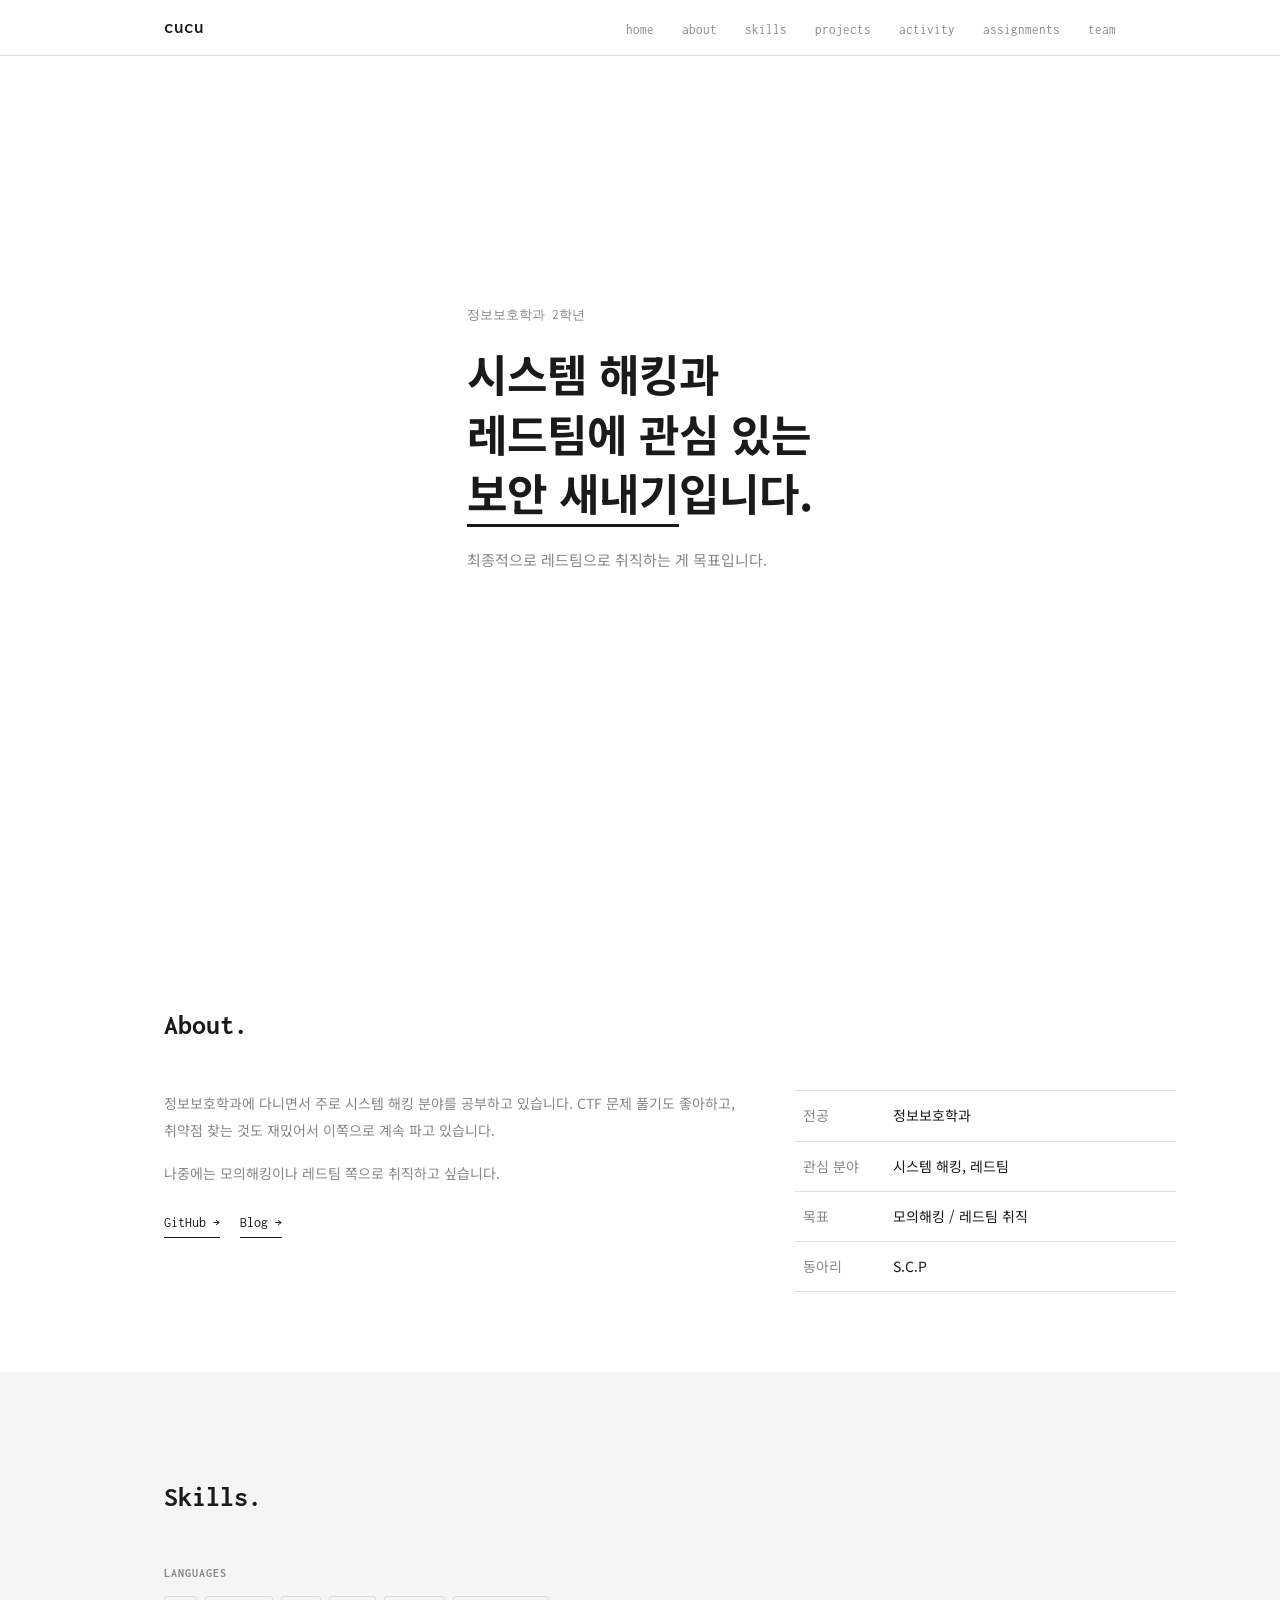
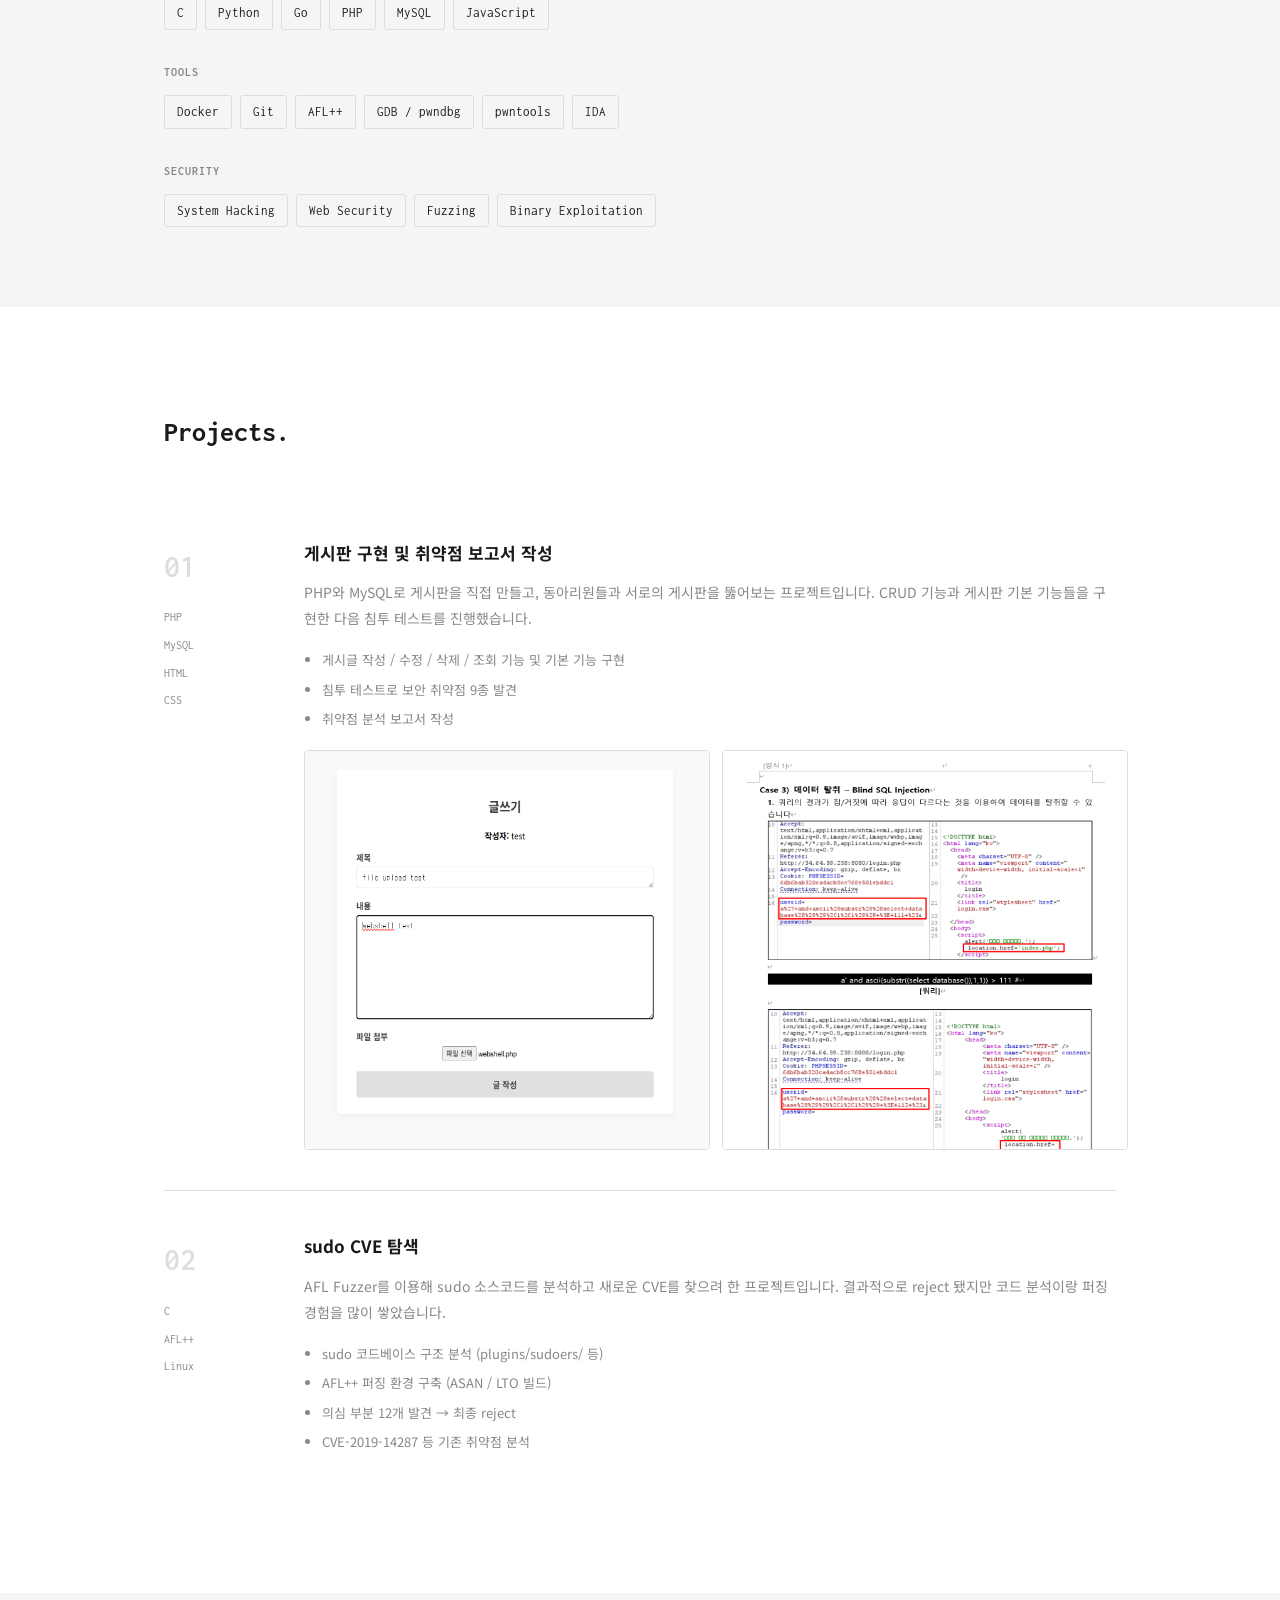
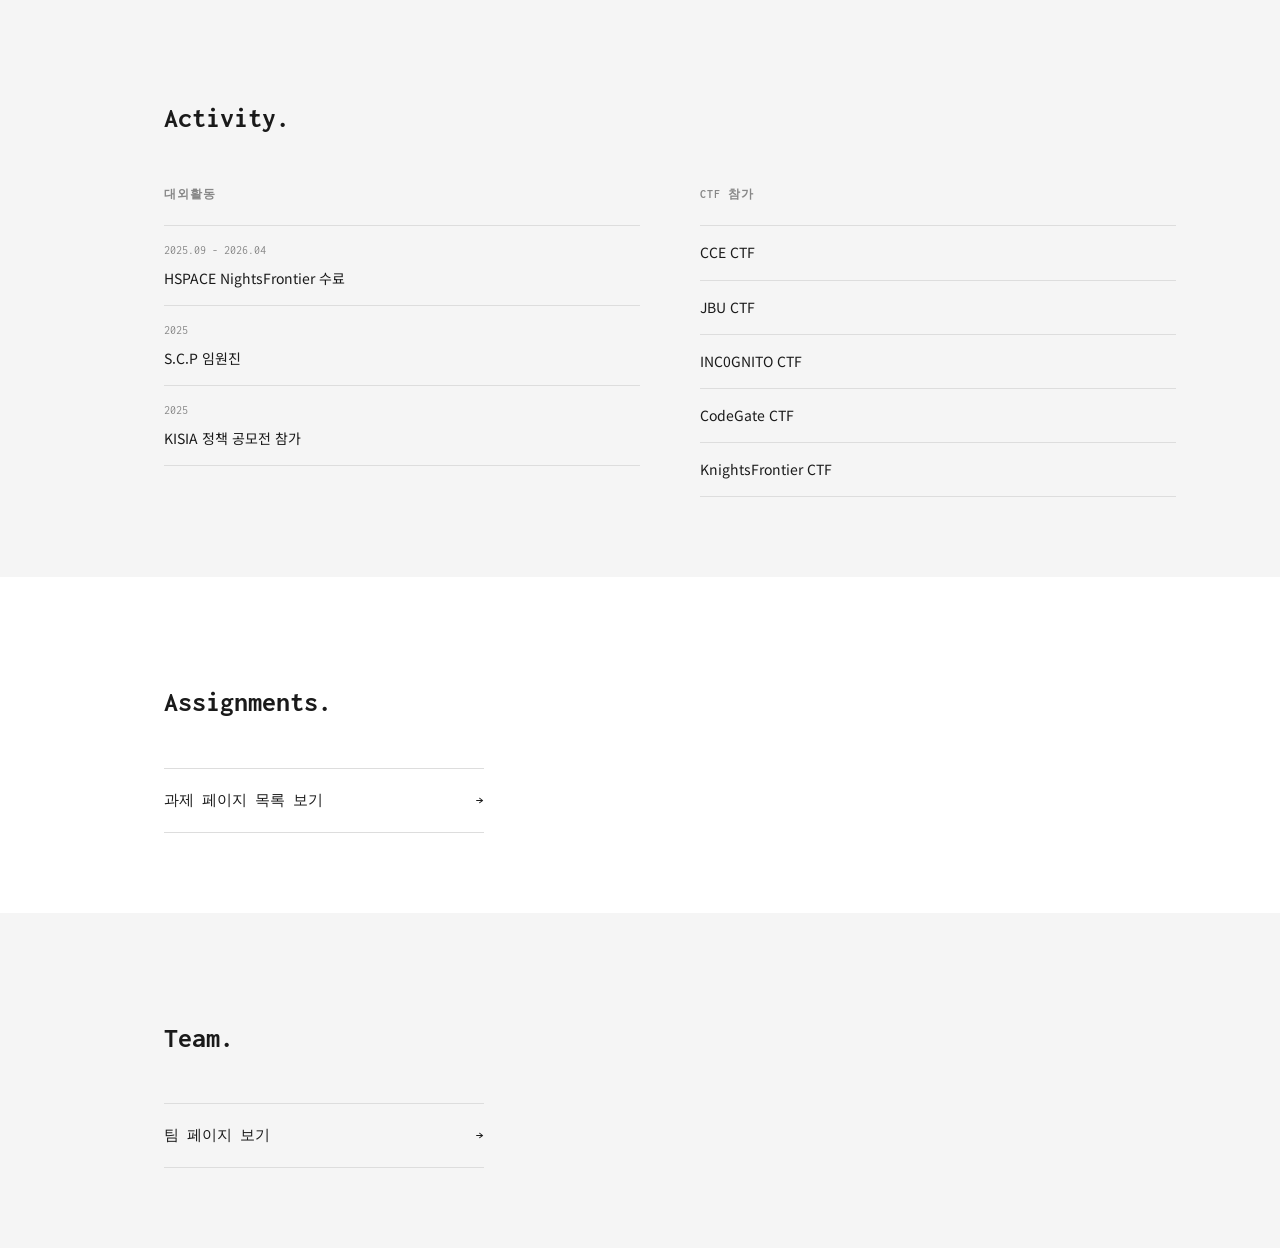
==== index.html @ 8a2d26e0 "first commit" ====
<!doctype html>
<html lang="ko" data-theme="light">
  <head>
    <meta charset="UTF-8" />
    <meta name="viewport" content="width=device-width, initial-scale=1.0" />
    <title>cucu - portfolio</title>
    <link rel="stylesheet" href="style.css" />
    <link
      href="https://fonts.googleapis.com/css2?family=Noto+Sans+KR:wght@400;500;700&family=Inconsolata:wght@400;600&display=swap"
      rel="stylesheet"
    />
  </head>
  <body>
    <nav id="navbar">
      <div class="nav-inner">
        <a href="#home" class="logo">cucu</a>
        <button class="ham-btn" onclick="toggleMenu()">&#9776;</button>
        <ul class="nav-links" id="navLinks">
          <li><a href="#home">home</a></li>
          <li><a href="#about">about</a></li>
          <li><a href="#skills">skills</a></li>
          <li><a href="#projects">projects</a></li>
          <li><a href="#activity">activity</a></li>
          <li><a href="assignments.html">assignments</a></li>
          <li><a href="team.html">team</a></li>
        </ul>
      </div>
    </nav>

    <!-- HOME -->
    <section id="home">
      <div class="home-inner">
        <p class="home-sub">정보보호학과 2학년</p>
        <h1 class="home-title">
          시스템 해킹과<br />
          레드팀에 관심 있는<br />
          <span class="name-em">보안 새내기</span>입니다.
        </h1>
        <p class="home-desc">최종적으로 레드팀으로 취직하는 게 목표입니다.</p>
      </div>
    </section>

    <!-- ABOUT -->
    <section id="about">
      <div class="sec-inner">
        <h2 class="sec-title">About.</h2>
        <div class="about-wrap">
          <div class="about-text">
            <p>
              정보보호학과에 다니면서 주로 시스템 해킹 분야를 공부하고 있습니다.
              CTF 문제 풀기도 좋아하고, 취약점 찾는 것도 재밌어서 이쪽으로 계속
              파고 있습니다.
            </p>
            <p>나중에는 모의해킹이나 레드팀 쪽으로 취직하고 싶습니다.</p>
            <div class="about-links">
              <a href="https://github.com/cucu-ground" target="_blank"
                >GitHub &rarr;</a
              >
              <a href="https://cucu0417.tistory.com/" target="_blank"
                >Blog &rarr;</a
              >
            </div>
          </div>
          <div>
            <table class="info-table">
              <tr>
                <td class="info-key">전공</td>
                <td>정보보호학과</td>
              </tr>
              <tr>
                <td class="info-key">관심 분야</td>
                <td>시스템 해킹, 레드팀</td>
              </tr>
              <tr>
                <td class="info-key">목표</td>
                <td>모의해킹 / 레드팀 취직</td>
              </tr>
              <tr>
                <td class="info-key">동아리</td>
                <td>S.C.P</td>
              </tr>
            </table>
          </div>
        </div>
      </div>
    </section>

    <!-- SKILLS -->
    <section id="skills" class="sec-gray">
      <div class="sec-inner">
        <h2 class="sec-title">Skills.</h2>
        <div class="skills-wrap">
          <div class="skill-group">
            <h3 class="skill-group-title">Languages</h3>
            <div class="skill-tags">
              <span>C</span><span>Python</span><span>Go</span> <span>PHP</span
              ><span>MySQL</span><span>JavaScript</span>
            </div>
          </div>
          <div class="skill-group">
            <h3 class="skill-group-title">Tools</h3>
            <div class="skill-tags">
              <span>Docker</span><span>Git</span><span>AFL++</span>
              <span>GDB / pwndbg</span><span>pwntools</span><span>IDA</span>
            </div>
          </div>
          <div class="skill-group">
            <h3 class="skill-group-title">Security</h3>
            <div class="skill-tags">
              <span>System Hacking</span><span>Web Security</span>
              <span>Fuzzing</span><span>Binary Exploitation</span>
            </div>
          </div>
        </div>
      </div>
    </section>

    <!-- PROJECTS -->
    <section id="projects">
      <div class="sec-inner">
        <h2 class="sec-title">Projects.</h2>

        <div class="project-item">
          <div class="proj-left">
            <div class="proj-num">01</div>
            <div class="proj-tags">
              <span>PHP</span><span>MySQL</span><span>HTML</span
              ><span>CSS</span>
            </div>
          </div>
          <div class="proj-right">
            <h3>게시판 구현 및 취약점 보고서 작성</h3>
            <p>
              PHP와 MySQL로 게시판을 직접 만들고, 동아리원들과 서로의 게시판을
              뚫어보는 프로젝트입니다. CRUD 기능과 게시판 기본 기능들을 구현한
              다음 침투 테스트를 진행했습니다.
            </p>
            <ul class="proj-results">
              <li>게시글 작성 / 수정 / 삭제 / 조회 기능 및 기본 기능 구현</li>
              <li>침투 테스트로 보안 취약점 9종 발견</li>
              <li>취약점 분석 보고서 작성</li>
            </ul>
            <div class="proj-screenshots">
              <img src="img/board1.png" class="screenshot-img" />
              <img src="img/board2.png" class="screenshot-img" />
            </div>
          </div>
        </div>

        <hr class="proj-divider" />

        <div class="project-item">
          <div class="proj-left">
            <div class="proj-num">02</div>
            <div class="proj-tags">
              <span>C</span><span>AFL++</span><span>Linux</span>
            </div>
          </div>
          <div class="proj-right">
            <h3>sudo CVE 탐색</h3>
            <p>
              AFL Fuzzer를 이용해 sudo 소스코드를 분석하고 새로운 CVE를 찾으려
              한 프로젝트입니다. 결과적으로 reject 됐지만 코드 분석이랑 퍼징
              경험을 많이 쌓았습니다.
            </p>
            <ul class="proj-results">
              <li>sudo 코드베이스 구조 분석 (plugins/sudoers/ 등)</li>
              <li>AFL++ 퍼징 환경 구축 (ASAN / LTO 빌드)</li>
              <li>의심 부분 12개 발견 &rarr; 최종 reject</li>
              <li>CVE-2019-14287 등 기존 취약점 분석</li>
            </ul>
          </div>
        </div>
      </div>
    </section>

    <!-- ACTIVITY -->
    <section id="activity" class="sec-gray">
      <div class="sec-inner">
        <h2 class="sec-title">Activity.</h2>
        <div class="activity-wrap">
          <div class="activity-col">
            <h3 class="activity-col-title">대외활동</h3>
            <div class="act-list">
              <div class="act-item">
                <span class="act-period">2025.09 - 2026.04</span>
                <p class="act-name">HSPACE NightsFrontier 수료</p>
              </div>
              <div class="act-item">
                <span class="act-period">2025</span>
                <p class="act-name">S.C.P 임원진</p>
              </div>
              <div class="act-item">
                <span class="act-period">2025</span>
                <p class="act-name">KISIA 정책 공모전 참가</p>
              </div>
            </div>
          </div>
          <div class="activity-col">
            <h3 class="activity-col-title">CTF 참가</h3>
            <div class="act-list">
              <div class="act-item"><p class="act-name">CCE CTF</p></div>
              <div class="act-item"><p class="act-name">JBU CTF</p></div>
              <div class="act-item"><p class="act-name">INC0GNITO CTF</p></div>
              <div class="act-item"><p class="act-name">CodeGate CTF</p></div>
              <div class="act-item">
                <p class="act-name">KnightsFrontier CTF</p>
              </div>
            </div>
          </div>
        </div>
      </div>
    </section>

    <!-- ASSIGNMENTS -->
    <section id="assignments">
      <div class="sec-inner">
        <h2 class="sec-title">Assignments.</h2>
        <a href="assignments.html" class="assignments-link">
          <span>과제 페이지 목록 보기</span>
          <span>&rarr;</span>
        </a>
      </div>
    </section>

    <!-- TEAM -->
    <section id="team" class="sec-gray">
      <div class="sec-inner">
        <h2 class="sec-title">Team.</h2>
        <a href="team.html" class="assignments-link">
          <span>팀 페이지 보기</span>
          <span>&rarr;</span>
        </a>
      </div>
    </section>

    <script src="main.js"></script>
  </body>
</html>
---- style.css ----
* {
  margin: 0; /* 바깥 여백 */
  padding: 0; /* 안쪽 여백 */
  box-sizing: border-box; /* 요소의 너비와 높이를 계산할 때 테두리와 안쪽 여백 포함 */
}

/* ===== 테마 변수 ===== */

:root {
  /* <html> 태그 선택 */
  /* [속성='값'] : 특정 속성을 가진 요소 선택 */
  --bg: #ffffff;
  --bg2: #f5f5f5;
  --text: #1a1a1a;
  --sub: #888888;
  --border: #dddddd;
}

/* ===== 기본 ===== */

html {
  scroll-behavior: smooth;
}

body {
  font-family: 'Noto Sans KR', sans-serif;
  background-color: var(--bg); /* 위에 선언한 변수 값 불러옴 */
  color: var(--text);
  font-size: 15px;
  line-height: 1.8;
  transition:     /* 상태가 변할 때 0.3초 동안 부드럽게 애니메이션 효과 줌 */
    background-color 0.3s,
    color 0.3s;
}

a {
  text-decoration: none; /* 밑줄 제거 */
  color: inherit; /* 부모 요소의 글자 색상 물려받기 */
}
ul {
  list-style: none; /* ul 글머리 기호(점) 제거 */
}

/* ===== 네비게이션 ===== */

#navbar {
  /* id=navbar인 요소 선택 */
  position: fixed; /* 스크롤를 내려도 화면 상단에 고정 */
  top: 0;
  left: 0;
  right: 0;
  height: 56px;
  background-color: var(--bg);
  border-bottom: 1px solid var(--border);
  z-index: 999; /* 요소들이 겹쳤을 경우 우선순위 (숫자가 클수록 맨 앞으로 나옴) */
  transition:
    background-color 0.3s,
    border-color 0.3s;
}

.nav-inner {
  max-width: 1000px; /* 최대 너비 지정 */
  margin: 0 auto; /* 위아래 여백: 0, 죄우 여백: auto (가운데 정렬) */
  padding: 0 24px;
  height: 100%;
  display: flex; /* 가로 세로 유연하게 정렬 */
  align-items: center; /* 수직 정렬 */
  justify-content: space-between; /* 양 끝 요소를 끝에 맞춰 배치하고 나머지는 간격을 균등하게 배분 */
}

.logo {
  font-family: 'Inconsolata', monospace;
  font-size: 19px;
  font-weight: 600;
}

.nav-links {
  display: flex;
  align-items: center;
  gap: 28px; /* 내부 요소들 사이 간격 지정 */
}

.nav-links a {
  font-family: 'Inconsolata', monospace;
  font-size: 13px;
  color: var(--sub);
  transition: color 0.2s;
}

.nav-links a:hover {
  /* hover : 사용자가 마우스를 요소 위에 올렸을 때 */
  color: var(--text);
}

/* 햄버거 버튼 */
.ham-btn {
  display: none;
  background: none;
  border: none;
  font-size: 20px;
  cursor: pointer;
  color: var(--text);
}

/* ===== 섹션 공통 ===== */

section {
  padding: 100px 0 80px; /* 위 좌우 아래 */
}

.sec-inner {
  max-width: 1000px;
  margin: 0 auto;
  padding: 0 24px;
}

.sec-gray {
  background-color: var(--bg2);
}

.sec-title {
  font-family: 'Inconsolata', monospace;
  font-size: 28px;
  font-weight: 700;
  margin-bottom: 40px;
}

/* ===== HOME ===== */

#home {
  min-height: 100vh; /* vh : 화면 전체 높이를 기준 (100vh : 화면 높이의 100%)*/
  display: flex;
  align-items: center;
  padding-top: 56px;
}

.home-inner {
  max-width: 1000px;
  margin: 0 auto;
  padding: 0 24px;
}

.home-sub {
  font-family: 'Inconsolata', monospace;
  font-size: 13px;
  color: var(--sub);
  margin-bottom: 18px;
}

.home-title {
  font-size: 44px;
  font-weight: 700;
  line-height: 1.35;
  margin-bottom: 24px;
}

.name-em {
  border-bottom: 3px solid var(--text);
}

.home-desc {
  font-size: 15px;
  color: var(--sub);
}

/* ===== ABOUT ===== */

/* 텍스트 60% / 테이블 40% */
.about-wrap {
  display: grid; /* 격자 레이아웃 */
  grid-template-columns: 60% 40%; /* 세로로 2등분 하되, 60:40 비율 */
  gap: 60px; /* 내부 요소들 사이 간격 */
  align-items: start; /* 요소들을 교차축의 시작점에 위치 시킴 */
}

.about-text p {
  font-size: 14px;
  color: var(--sub);
  margin-bottom: 16px;
  line-height: 1.9;
}

.about-links {
  display: flex;
  gap: 20px;
  margin-top: 24px;
}

.about-links a {
  font-family: 'Inconsolata', monospace;
  font-size: 14px;
  border-bottom: 1px solid var(--text);
  padding-bottom: 2px;
  transition: opacity 0.2s; /* 투명도가 변경될 떄 */
}
.about-links a:hover {
  opacity: 0.6;
}

.info-table {
  width: 100%;
  border-collapse: collapse; /* 셀 경계가 합쳐짐 */
}
.info-table tr {
  border-bottom: 1px solid var(--border); /* 경계에 대한 두께 설정 (전공, 관심 분야 등 아래 줄 생성) */
}
.info-table tr:first-child {
  /* 형제 요소들 중 첫번째 요소 */
  border-top: 1px solid var(--border); /* 전공 위쪽 줄 생성 */
}
.info-table td {
  padding: 12px 8px;
  font-size: 14px;
  vertical-align: top; /* 수직 기준 윗부분 모서리에 위치 */
}
.info-key {
  color: var(--sub);
  width: 90px;
  font-size: 12px;
  padding-top: 14px;
}

/* ===== SKILLS ===== */

.skills-wrap {
  display: flex;
  flex-direction: column; /* 자식 요소(LANGUAGES, TOOLS 등)를 세로로 배치 */
  gap: 32px;
}

.skill-group-title {
  font-family: 'Inconsolata', monospace;
  font-size: 12px;
  color: var(--sub);
  letter-spacing: 1px; /* 글자와 글자 사이의 간격 */
  text-transform: uppercase; /* 소문자 -> 대문자로 보여줌 */
  margin-bottom: 12px;
}

.skill-tags {
  display: flex;
  flex-wrap: wrap; /* 요소들이 가로 공간을 넘치게 되면 다음 줄로 넘어가게 함 */
  gap: 8px;
}

.skill-tags span {
  border: 1px solid var(--border); /* 상자 생성 */
  border-radius: 3px; /* 둥글게 */
  padding: 4px 12px;
  font-family: 'Inconsolata', monospace;
  font-size: 13px;
}

/* ===== PROJECTS ===== */

/* 번호열 100px / 내용 나머지 */
.project-item {
  display: grid;
  grid-template-columns: 100px calc(100% - 140px); /* 2개의 열을 생성 (첫 열: 100px, 두번째 열: 140px를 뺀 남은 공간 */
  /* calc(): 수학 계산 */
  gap: 40px;
  padding: 40px 0;
}

.proj-num {
  font-family: 'Inconsolata', monospace;
  font-size: 32px;
  font-weight: 600;
  color: var(--border);
  margin-bottom: 12px;
}

.proj-tags {
  display: flex;
  flex-direction: column;
  gap: 6px;
}
.proj-tags span {
  font-family: 'Inconsolata', monospace;
  font-size: 12px;
  color: var(--sub);
}

.proj-right h3 {
  font-size: 17px;
  font-weight: 700;
  margin-bottom: 12px;
}
.proj-right p {
  font-size: 14px;
  color: var(--sub);
  line-height: 1.85;
  margin-bottom: 16px;
}

.proj-results {
  list-style: disc; /* 글머리 기호 : 검은색 원 */
  padding-left: 18px;
  margin-bottom: 20px;
}
.proj-results li {
  font-size: 13px;
  color: var(--sub);
  margin-bottom: 6px;
}

.proj-divider {
  /* 구분선 생성 */
  border: none;
  border-top: 1px solid var(--border);
}

/* 스크린샷 - 양쪽 50% */
.proj-screenshots {
  display: grid;
  grid-template-columns: 50% 50%; /* 2개의 열 생성 */
  gap: 12px;
  margin-top: 16px;
}

/* ===== ACTIVITY ===== */

/* 50/50 두 열 */
.activity-wrap {
  display: grid;
  grid-template-columns: 50% 50%;
  gap: 60px;
}

.activity-col-title {
  font-family: 'Inconsolata', monospace;
  font-size: 12px;
  color: var(--sub);
  letter-spacing: 1px;
  text-transform: uppercase; /* 소문자 -> 대문자로 보여줌 */
  margin-bottom: 20px;
}

.act-item {
  padding: 14px 0;
  border-bottom: 1px solid var(--border);
}
.act-item:first-child {
  border-top: 1px solid var(--border);
}
.act-period {
  display: block; /* 내용 상관없이 가로 전체 폭 차지 */
  font-family: 'Inconsolata', monospace;
  font-size: 12px;
  color: var(--sub);
  margin-bottom: 4px;
}
.act-name {
  font-size: 14px;
}

/* ===== ASSIGNMENTS 바로가기 (index) ===== */

.assignments-link {
  display: inline-flex; /* 주변 요소와 한 줄에 나란히 배치 + flex*/
  align-items: center;
  justify-content: space-between;
  width: 320px;
  border-top: 1px solid var(--border);
  border-bottom: 1px solid var(--border);
  padding: 18px 0;
  font-family: 'Inconsolata', monospace;
  font-size: 15px;
  transition: opacity 0.2s;
}
.assignments-link:hover {
  opacity: 0.6;
}
/* screenshot-img: 게시판 실제 이미지 */
.screenshot-img {
  width: 100%;
  height: 400px;
  object-position: top;
  border: 1px solid var(--border);
  border-radius: 4px;
  display: block;
}

/* ===========================
   TEAM 페이지
   =========================== */

.team-grid {
  display: grid;
  grid-template-columns: 33% 33% 34%;
  gap: 40px;
  padding: 60px 0 80px;
}

.team-card {
  text-align: center;
}

/* 팀원 사진 - 정사각형 */
.team-img-wrap {
  width: 100%;
  aspect-ratio: 1 / 1; /* 가로 세율 비율 1:1 */
  border: 1px solid var(--border);
  overflow: hidden; /* 이미지가 크더라도 경계 밖은 숨김 */
  margin-bottom: 20px;
}

.team-img-wrap img {
  width: 100%;
  height: 100%;
  object-fit: cover; /* 원본 비율은 유지하되 부모 요소의 크기에 맞춤 */
  display: block;
}

.team-name {
  font-size: 16px;
  font-weight: 700;
  margin-bottom: 6px;
}

.team-school {
  font-family: 'Inconsolata', monospace;
  font-size: 12px;
  color: var(--sub);
  margin-bottom: 10px;
}

.team-interest {
  font-size: 13px;
  color: var(--sub);
}

/* 팀 프로젝트 소개 */
.team-project {
  border-top: 1px solid var(--border);
  padding: 50px 0 80px;
}

.team-project h2 {
  font-family: 'Inconsolata', monospace;
  font-size: 22px;
  font-weight: 700;
  margin-bottom: 16px;
}

.team-project p {
  font-size: 14px;
  color: var(--sub);
  margin-bottom: 24px;
  line-height: 1.85; /* 텍스트 줄 간격 설정 */
}

.team-project-link {
  font-family: 'Inconsolata', monospace;
  font-size: 13px;
  border-bottom: 1px solid var(--text);
  padding-bottom: 2px;
  transition: opacity 0.2s;
}
.team-project-link:hover {
  opacity: 0.6;
}

/* ===========================
   ASSIGNMENTS 페이지
   =========================== */

.asgn-header {
  padding-top: 100px;
  padding-bottom: 50px;
  border-bottom: 1px solid var(--border);
}

.asgn-header h1 {
  font-family: 'Inconsolata', monospace;
  font-size: 28px;
  font-weight: 700;
  margin-bottom: 8px;
}

.asgn-header p {
  font-size: 14px;
  color: var(--sub);
}

.asgn-back {
  display: inline-block; /* 옆으로 나란히 배치(inline) + 너비, 높이 크기 조절 가능(block) */
  font-family: 'Inconsolata', monospace;
  font-size: 13px;
  color: var(--sub);
  margin-bottom: 24px;
  transition: color 0.2s;
}
.asgn-back:hover {
  color: var(--text);
}

/* 과제 항목 */
.asgn-item {
  padding: 80px 0;
  border-bottom: 1px solid var(--border);
}

.asgn-item:nth-child(even) {
  /* nth-child(even) : 짝수번째 요소 선택*/
  background-color: var(--bg2);
}

/* 텍스트 40% / 이미지 60% */
.asgn-item-inner {
  max-width: 1000px;
  margin: 0 auto;
  padding: 0 24px;
  display: grid; /* 격자 레이아웃으로  grid-template-columns와 같은 기능 사용 가능 */
  grid-template-columns: 40% 60%;
  gap: 60px; /* 사진과 글자 간격 */
  align-items: center;
}

/* 반전 항목일 때, 그리드 비율도 같이 뒤집어줌*/
.asgn-item-rev .asgn-item-inner {
  grid-template-columns: 60% 40%;
}

/* 반전 항목: 이미지 먼저 */
.asgn-item-rev .asgn-text {
  order: 2; /* flexbox나 grid 내 요소가 화면에 보여지는 순서 바꿈 */
}
.asgn-item-rev .asgn-img-wrap {
  order: 1;
}

.asgn-text h2 {
  font-size: 22px;
  font-weight: 700;
  margin-bottom: 12px;
}
.asgn-text p {
  font-size: 14px;
  color: var(--sub);
  line-height: 1.8;
}

/* 이미지 영역 */
.asgn-img-wrap {
  width: 100%;
  aspect-ratio: 16 / 10;
  border: 1px solid var(--border);
  overflow: hidden;
  display: flex;
  align-items: center; /* 세로 중앙 정렬 */
  justify-content: center; /* 가로 중앙 정렬 */
}

.asgn-img-wrap img {
  width: 100%;
  height: 100%;
  object-fit: cover; /* 박스 비율에 맞춰 꽉 차게 들어감 */
  object-position: top; /* 이미지를 위에 고정 (윗 부분을 기준으로 잡음) */
  display: block;
}

/* ===========================
   반응형 - 768px 이하
   =========================== */

@media (max-width: 768px) {
  /* 브라우저 창의 너비가 768px 이하일 때 아래 디자인 적용 */
  .ham-btn {
    display: block;
  }

  /* 햄버거 버튼이 눌러졌을 경우 나올 메뉴창 */
  .nav-links {
    display: none; /* 처음엔 메뉴 숨김 */
    flex-direction: column; /* 메뉴들을 세로로 한 줄씩 나열 */
    align-items: flex-start; /* 요소들을 교차축 시작점으로 정렬 */
    position: fixed; /* 스크롤해도 위치 고정 */
    top: 56px;
    left: 0;
    right: 0;
    background-color: var(--bg);
    border-bottom: 1px solid var(--border);
    padding: 8px 0;
    z-index: 998; /* 요소들이 겹칠 때 숫자가 클수록 화면 앞쪽에 배치 */
  }
  .nav-links.open {
    /* nav-links 클래스와 open 클래스를 동시에 가지고 있는 요소만 선택 */
    display: flex; /* 버튼이 눌려 open 상태일 경우 메뉴 창 화면에 보여줌 */
  }
  .nav-links li {
    width: 100%;
  }
  .nav-links li a {
    display: block;
    padding: 12px 24px;
    width: 100%;
    text-align: left;
    border: none;
    border-radius: 0;
  }

  .home-title {
    font-size: 32px;
  }

  .about-wrap {
    grid-template-columns: 100%;
    gap: 36px;
  }

  .project-item {
    grid-template-columns: 100%;
    gap: 16px;
  }
  .proj-left {
    display: flex;
    align-items: center;
    gap: 16px;
  }
  .proj-num {
    margin-bottom: 0;
  }
  .proj-tags {
    flex-direction: row;
    flex-wrap: wrap;
  }

  .activity-wrap {
    grid-template-columns: 100%;
    gap: 40px;
  }

  .proj-screenshots {
    grid-template-columns: 100%;
  }

  .assignments-link {
    width: 100%;
  }

  .team-grid {
    grid-template-columns: 100%;
  }

  /* assignments */
  .asgn-item-inner {
    grid-template-columns: 100%;
    gap: 24px;
  }

  .asgn-item-rev .asgn-item-inner {
    grid-template-columns: 60% 40%;
  }
  .asgn-item-rev .asgn-text {
    order: 1;
  }
  .asgn-item-rev .asgn-img-wrap {
    order: 2;
  }
  .asgn-item {
    padding: 50px 0;
  }
}

/* ===========================
   반응형 - 480px 이하
   =========================== */

@media (max-width: 480px) {
  .home-title {
    font-size: 26px;
  }
  .sec-title {
    font-size: 22px;
  }
  section {
    padding: 80px 0 60px;
  }
}
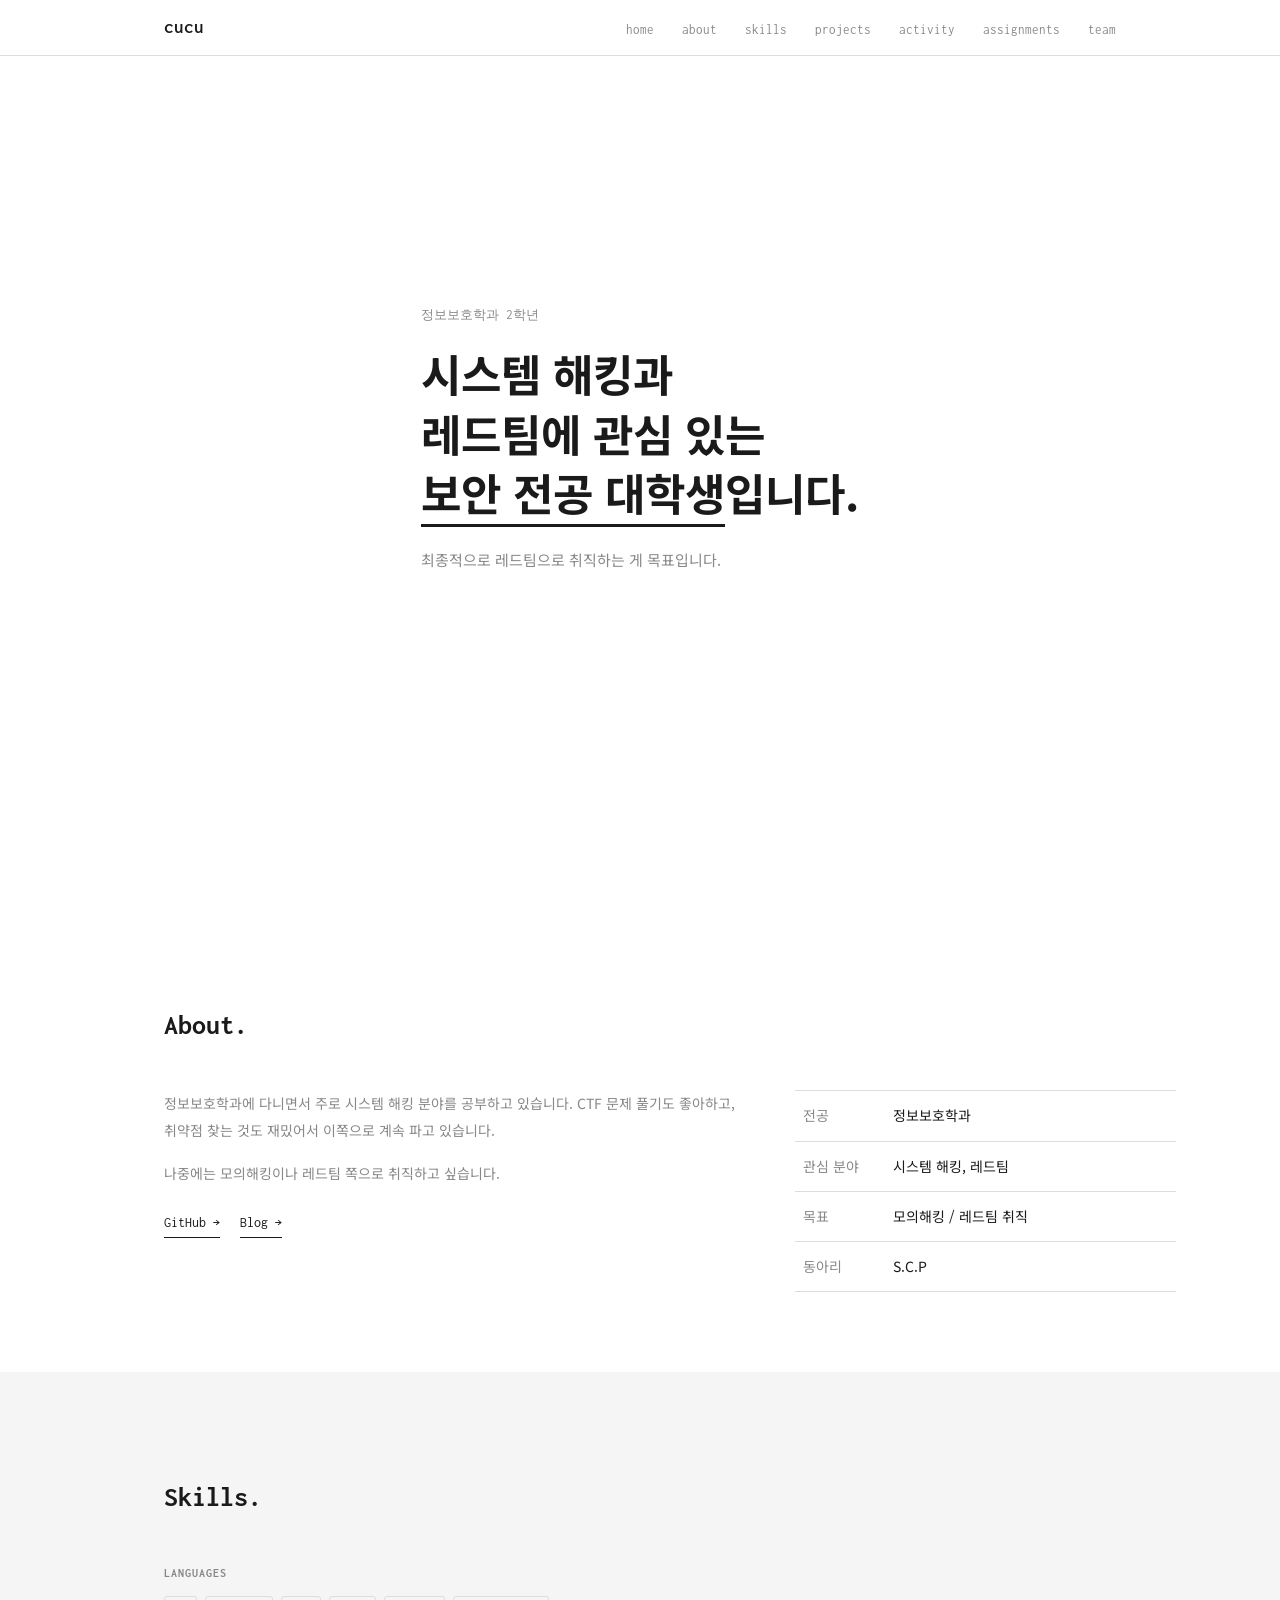
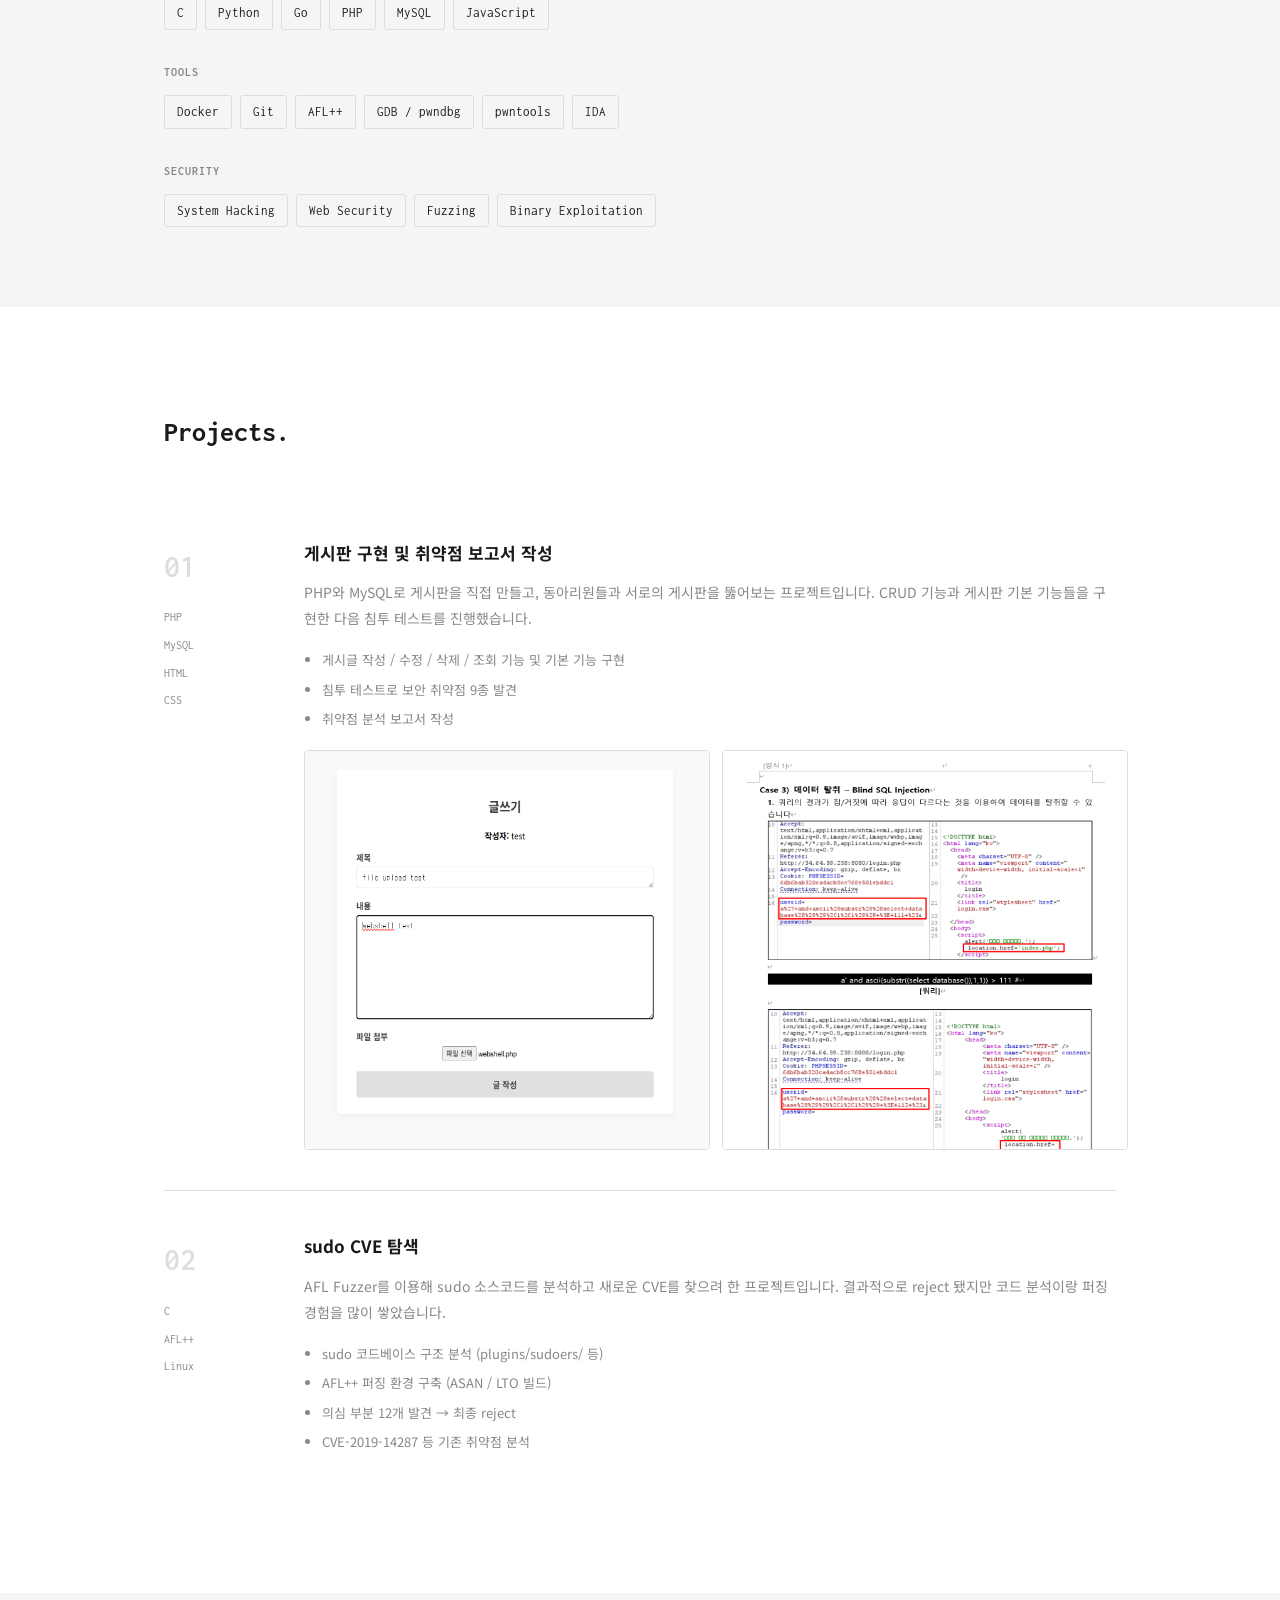
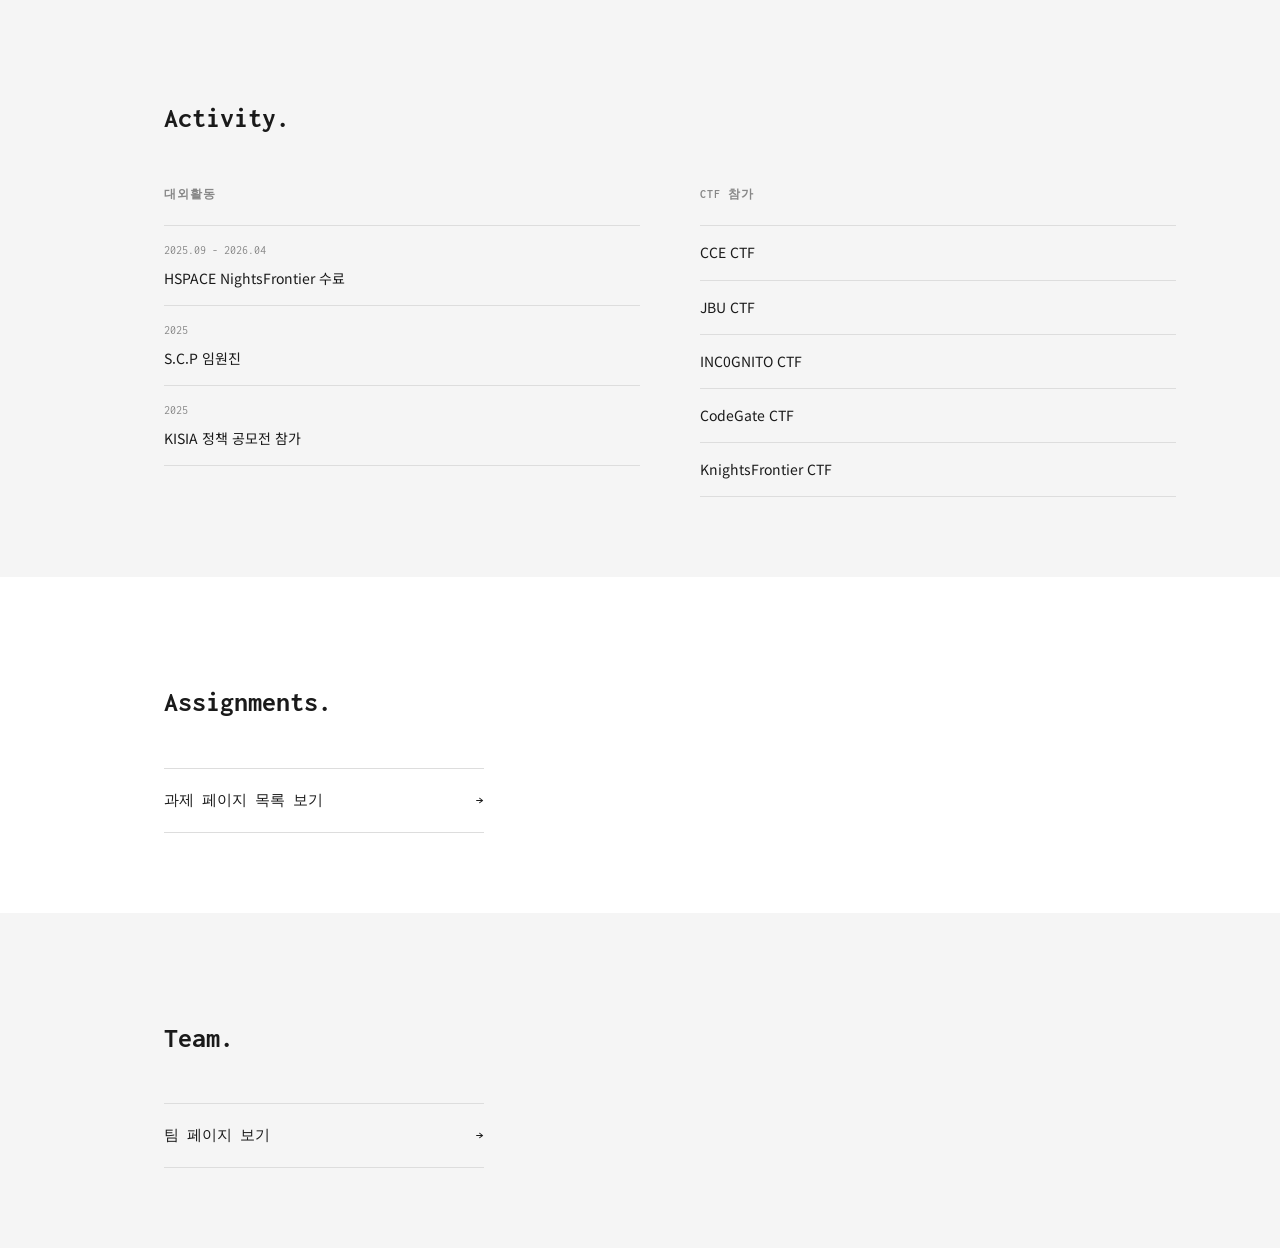
==== commit fb15a302: "최종" ====
--- a/index.html
+++ b/index.html
@@ -34,7 +34,7 @@
         <h1 class="home-title">
           시스템 해킹과<br />
           레드팀에 관심 있는<br />
-          <span class="name-em">보안 새내기</span>입니다.
+          <span class="name-em">보안 전공 대학생</span>입니다.
         </h1>
         <p class="home-desc">최종적으로 레드팀으로 취직하는 게 목표입니다.</p>
       </div>
--- a/style.css
+++ b/style.css
@@ -650,7 +650,8 @@
   }
 
   .asgn-item-rev .asgn-item-inner {
-    grid-template-columns: 60% 40%;
+    grid-template-columns: 100%;
+    gap: 24px;
   }
   .asgn-item-rev .asgn-text {
     order: 1;
